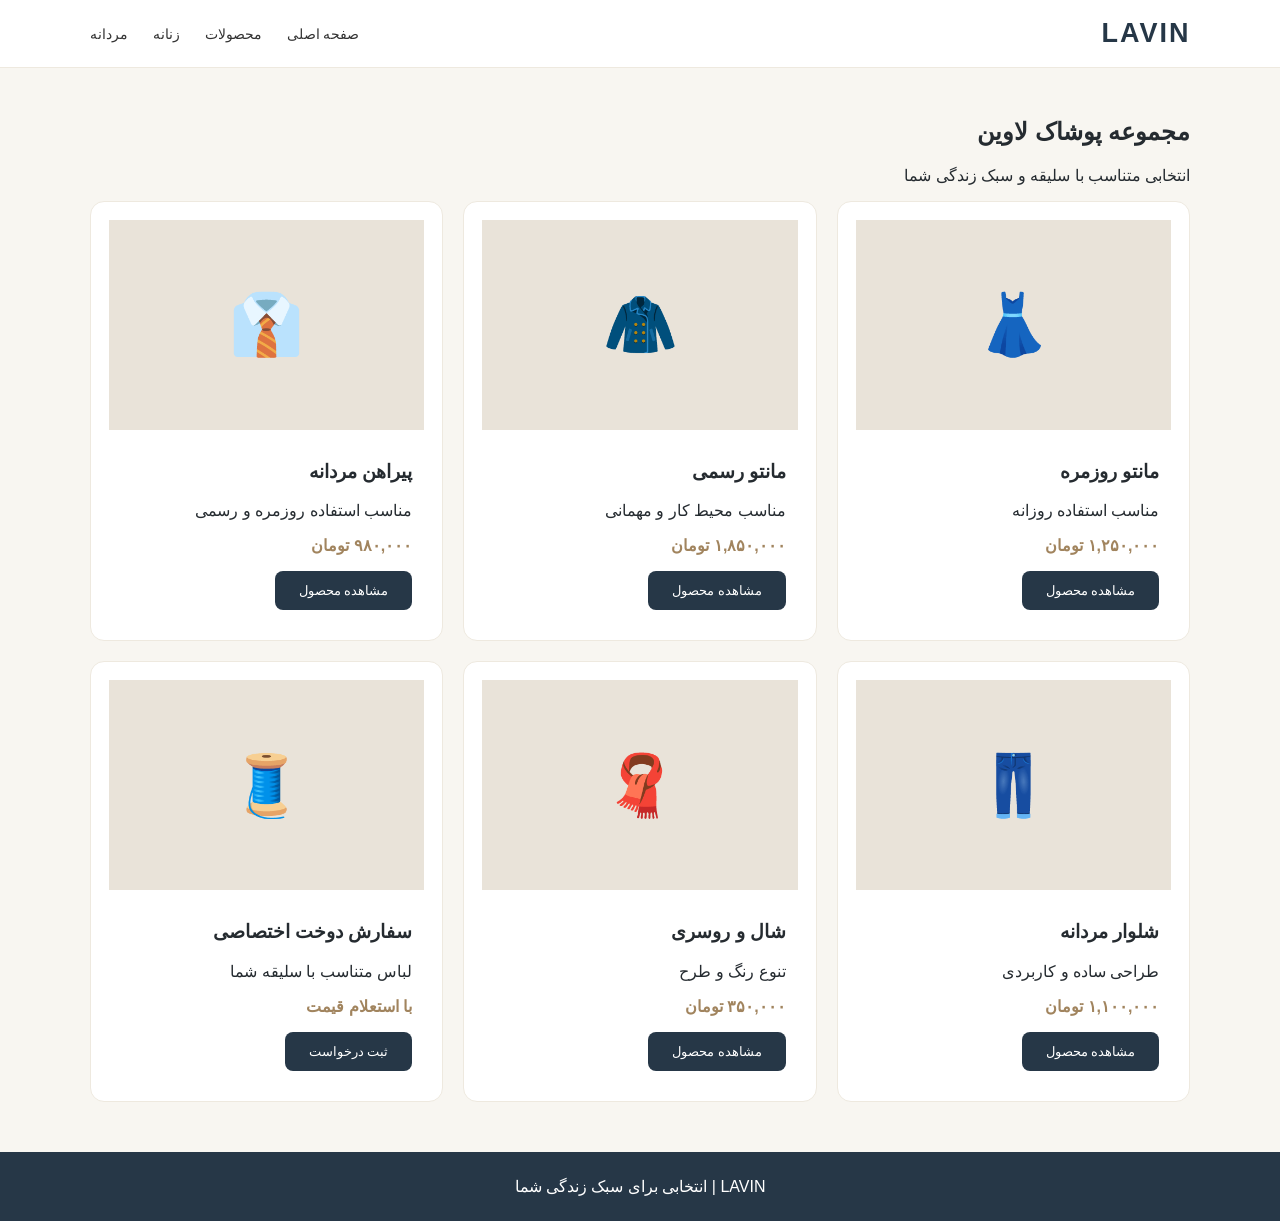
==== products.html @ 68e2dfca "Create products page" ====
<!DOCTYPE html>
<html lang="fa" dir="rtl">
<head>
    <meta charset="UTF-8">
    <meta name="viewport" content="width=device-width, initial-scale=1.0">
    <title>محصولات | LAVIN</title>
    <link rel="stylesheet" href="style.css">
</head>
<body>

<header>
    <div class="logo">LAVIN</div>
    <nav>
        <a href="index.html">صفحه اصلی</a>
        <a href="products.html">محصولات</a>
        <a href="#">زنانه</a>
        <a href="#">مردانه</a>
    </nav>
</header>

<section class="products-section">
    <h1>مجموعه پوشاک لاوین</h1>
    <p>انتخابی متناسب با سلیقه و سبک زندگی شما</p>

    <div class="product-grid">

        <div class="product-card">
            <div class="product-picture">👗</div>
            <div class="product-info">
                <h3>مانتو روزمره</h3>
                <p>مناسب استفاده روزانه</p>
                <p class="price">۱,۲۵۰,۰۰۰ تومان</p>
                <button>مشاهده محصول</button>
            </div>
        </div>

        <div class="product-card">
            <div class="product-picture">🧥</div>
            <div class="product-info">
                <h3>مانتو رسمی</h3>
                <p>مناسب محیط کار و مهمانی</p>
                <p class="price">۱,۸۵۰,۰۰۰ تومان</p>
                <button>مشاهده محصول</button>
            </div>
        </div>

        <div class="product-card">
            <div class="product-picture">👔</div>
            <div class="product-info">
                <h3>پیراهن مردانه</h3>
                <p>مناسب استفاده روزمره و رسمی</p>
                <p class="price">۹۸۰,۰۰۰ تومان</p>
                <button>مشاهده محصول</button>
            </div>
        </div>

        <div class="product-card">
            <div class="product-picture">👖</div>
            <div class="product-info">
                <h3>شلوار مردانه</h3>
                <p>طراحی ساده و کاربردی</p>
                <p class="price">۱,۱۰۰,۰۰۰ تومان</p>
                <button>مشاهده محصول</button>
            </div>
        </div>

        <div class="product-card">
            <div class="product-picture">🧣</div>
            <div class="product-info">
                <h3>شال و روسری</h3>
                <p>تنوع رنگ و طرح</p>
                <p class="price">۳۵۰,۰۰۰ تومان</p>
                <button>مشاهده محصول</button>
            </div>
        </div>

        <div class="product-card">
            <div class="product-picture">🧵</div>
            <div class="product-info">
                <h3>سفارش دوخت اختصاصی</h3>
                <p>لباس متناسب با سلیقه شما</p>
                <p class="price">با استعلام قیمت</p>
                <button>ثبت درخواست</button>
            </div>
        </div>

    </div>
</section>

<footer>
    LAVIN | انتخابی برای سبک زندگی شما
</footer>

</body>
</html>
---- style.css ----
/* LAVIN - Main Design */

* {
    box-sizing: border-box;
}

body {
    margin: 0;
    font-family: 'Vazirmatn', sans-serif;
    background: #f8f6f1;
    color: #252b30;
    direction: rtl;
}

header {
    background: #fff;
    padding: 18px 7%;
    display: flex;
    align-items: center;
    justify-content: space-between;
    gap: 20px;
    border-bottom: 1px solid #eee9df;
}

.logo {
    font-size: 27px;
    font-weight: 800;
    color: #263747;
    letter-spacing: 2px;
}

nav {
    display: flex;
    gap: 25px;
}

nav a {
    text-decoration: none;
    color: #333;
    font-size: 14px;
}

nav a:hover {
    color: #a1845e;
}

button {
    background: #263747;
    color: white;
    border: none;
    padding: 12px 24px;
    border-radius: 8px;
    font-family: inherit;
    cursor: pointer;
}

button:hover {
    background: #a1845e;
}

.hero {
    margin: 30px auto;
    width: 90%;
    min-height: 350px;
    border-radius: 18px;
    background: linear-gradient(110deg, #263747, #536475);
    color: white;
    display: flex;
    align-items: center;
    padding: 45px;
}

.hero h1 {
    font-size: 35px;
    line-height: 1.8;
}

.hero p {
    line-height: 2;
    color: #eee8df;
}

.section,
.products-section {
    padding: 30px 7% 50px;
}

.categories,
.product-grid {
    display: grid;
    grid-template-columns: repeat(3, 1fr);
    gap: 20px;
}

.category,
.product-card {
    background: white;
    border: 1px solid #eee9df;
    border-radius: 14px;
    overflow: hidden;
    padding: 18px;
}

.product-picture {
    height: 210px;
    background: #e9e3d9;
    display: flex;
    justify-content: center;
    align-items: center;
    font-size: 60px;
}

.product-info {
    padding: 12px;
}

.price {
    color: #a1845e;
    font-weight: 700;
}

footer {
    background: #263747;
    color: white;
    text-align: center;
    padding: 25px;
}

@media (max-width: 650px) {
    header {
        flex-wrap: wrap;
    }

    nav {
        width: 100%;
        justify-content: space-between;
        gap: 10px;
    }

    nav a {
        font-size: 12px;
    }

    .hero {
        min-height: 280px;
        padding: 25px;
    }

    .hero h1 {
        font-size: 25px;
    }

    .categories,
    .product-grid {
        grid-template-columns: repeat(2, 1fr);
        gap: 12px;
    }

    .product-picture {
        height: 145px;
    }
}
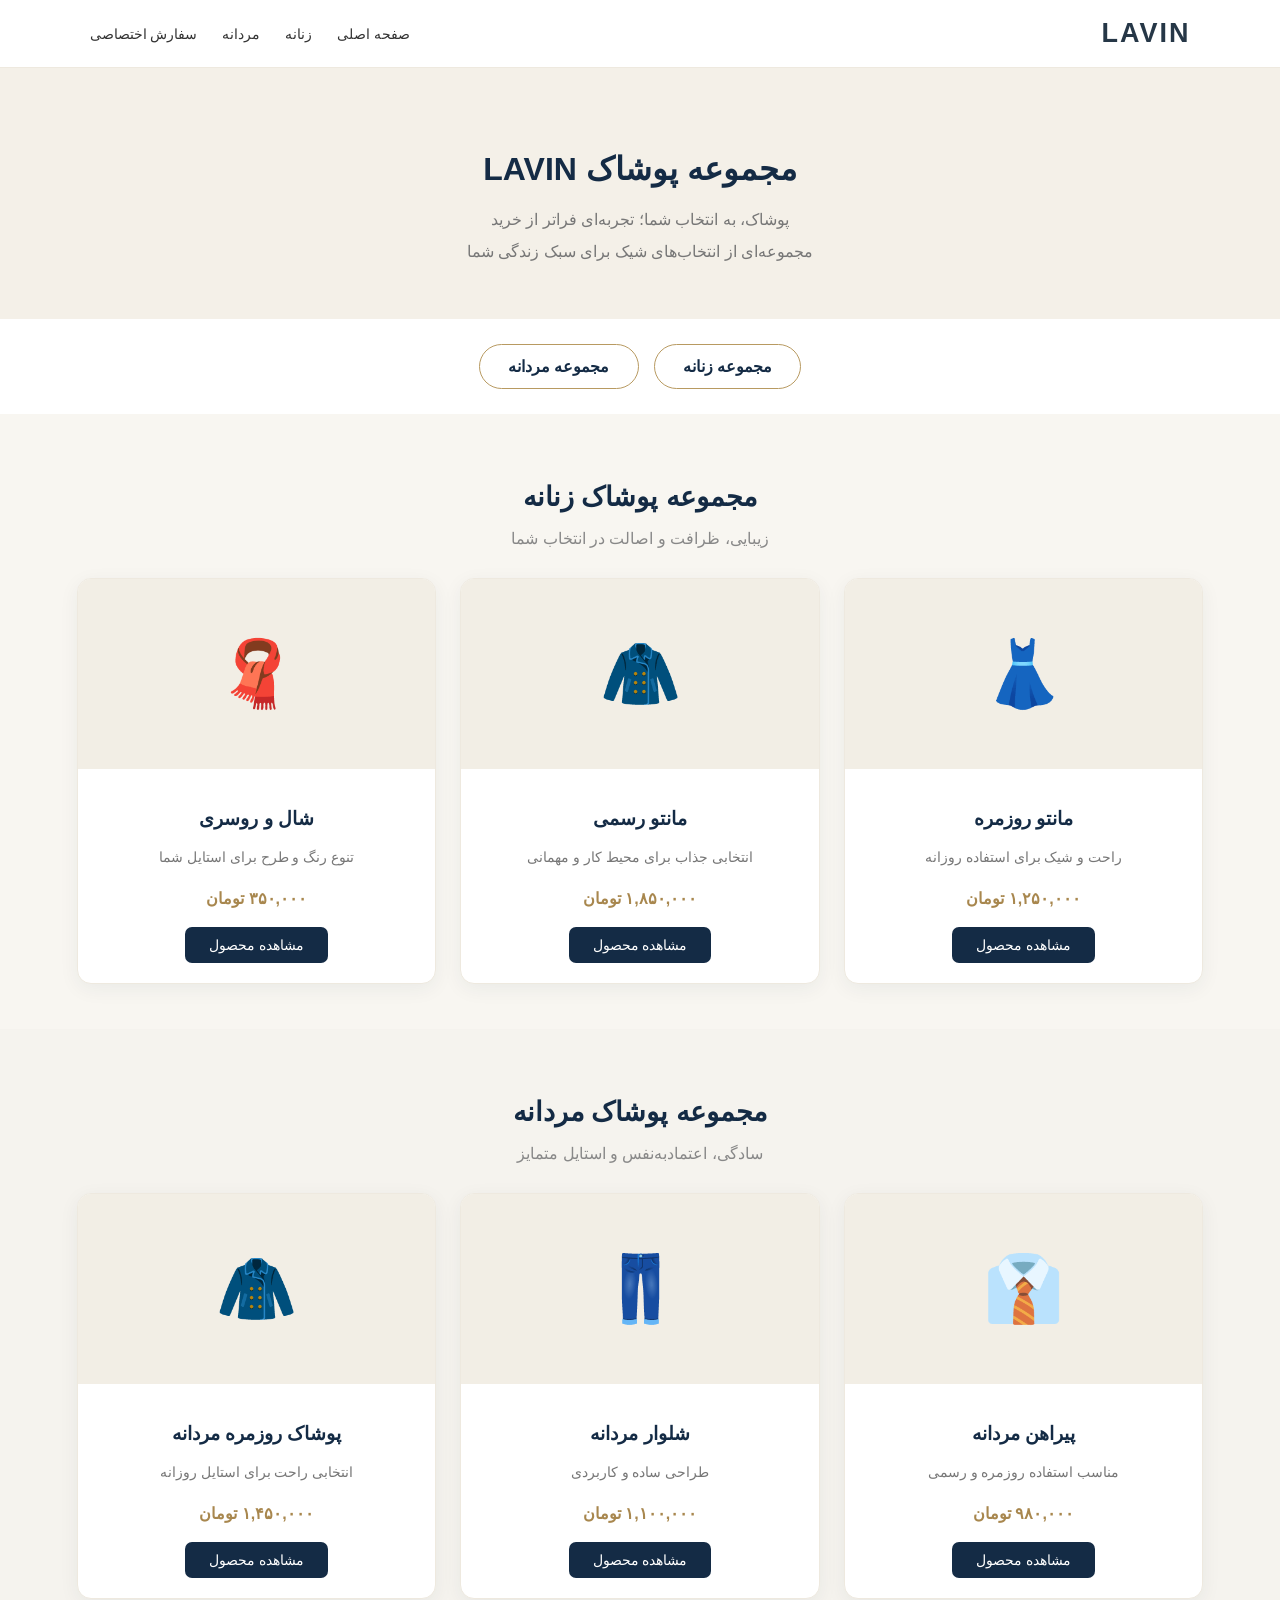
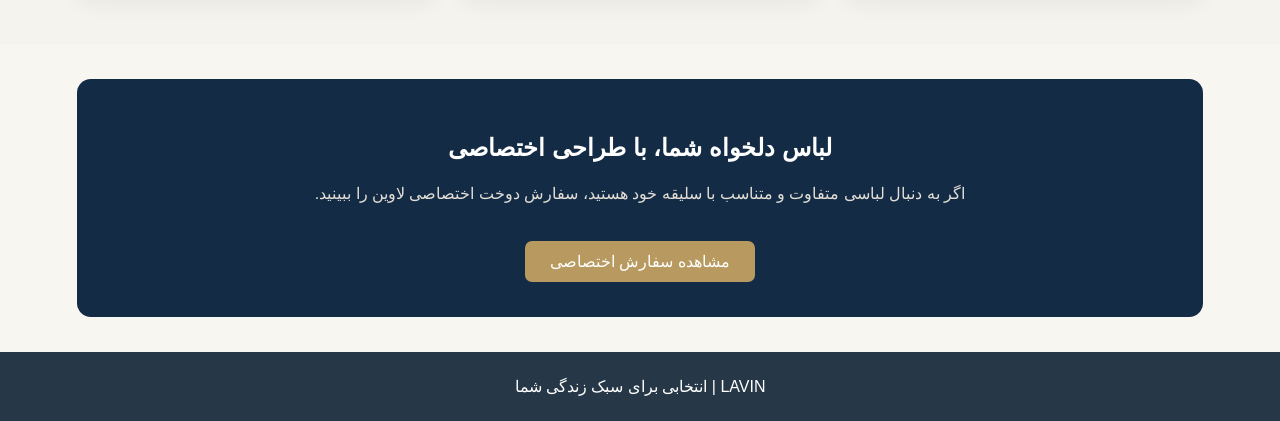
==== commit 8126f64a: "Separate Women's and Men's Collections" ====
--- a/products.html
+++ b/products.html
@@ -3,88 +3,332 @@
 <head>
     <meta charset="UTF-8">
     <meta name="viewport" content="width=device-width, initial-scale=1.0">
-    <title>محصولات | LAVIN</title>
+    <title>مجموعه محصولات | LAVIN</title>
     <link rel="stylesheet" href="style.css">
+
+    <style>
+        .collection-intro {
+            text-align: center;
+            padding: 55px 20px 35px;
+            background: #f4f0e8;
+        }
+
+        .collection-intro h1 {
+            color: #142b45;
+            font-size: 32px;
+            margin-bottom: 12px;
+        }
+
+        .collection-intro p {
+            color: #777;
+            line-height: 2;
+        }
+
+        .collection-nav {
+            display: flex;
+            justify-content: center;
+            gap: 15px;
+            flex-wrap: wrap;
+            padding: 25px 15px;
+            background: #fff;
+        }
+
+        .collection-nav a {
+            text-decoration: none;
+            color: #142b45;
+            border: 1px solid #b89a61;
+            padding: 12px 28px;
+            border-radius: 30px;
+            font-weight: bold;
+            transition: .3s;
+        }
+
+        .collection-nav a:hover {
+            background: #142b45;
+            color: #fff;
+        }
+
+        .collection-section {
+            padding: 45px 6%;
+            scroll-margin-top: 25px;
+        }
+
+        .collection-title {
+            text-align: center;
+            margin-bottom: 30px;
+        }
+
+        .collection-title h2 {
+            color: #142b45;
+            font-size: 27px;
+            margin-bottom: 10px;
+        }
+
+        .collection-title p {
+            color: #888;
+        }
+
+        .collection-grid {
+            display: grid;
+            grid-template-columns: repeat(3, minmax(0, 1fr));
+            gap: 24px;
+        }
+
+        .collection-card {
+            background: #fff;
+            border-radius: 14px;
+            overflow: hidden;
+            border: 1px solid #eee9df;
+            box-shadow: 0 5px 20px rgba(20,43,69,.06);
+            transition: .3s;
+        }
+
+        .collection-card:hover {
+            transform: translateY(-5px);
+            box-shadow: 0 10px 25px rgba(20,43,69,.12);
+        }
+
+        .collection-picture {
+            height: 190px;
+            display: flex;
+            justify-content: center;
+            align-items: center;
+            background: #f2eee5;
+            font-size: 65px;
+        }
+
+        .collection-info {
+            padding: 20px;
+            text-align: center;
+        }
+
+        .collection-info h3 {
+            color: #142b45;
+            margin-bottom: 10px;
+        }
+
+        .collection-info p {
+            color: #777;
+            font-size: 14px;
+            line-height: 1.9;
+        }
+
+        .collection-price {
+            color: #a8874e !important;
+            font-weight: bold;
+            font-size: 16px !important;
+            margin: 12px 0;
+        }
+
+        .collection-button {
+            display: inline-block;
+            background: #142b45;
+            color: white;
+            text-decoration: none;
+            padding: 10px 24px;
+            border-radius: 7px;
+            font-family: inherit;
+            font-size: 14px;
+            border: none;
+            cursor: pointer;
+        }
+
+        .collection-button:hover {
+            background: #a8874e;
+        }
+
+        .men-section {
+            background: #f5f3ee;
+        }
+
+        .custom-banner {
+            margin: 35px 6%;
+            padding: 35px 20px;
+            text-align: center;
+            background: #142b45;
+            color: white;
+            border-radius: 14px;
+        }
+
+        .custom-banner h2 {
+            margin-bottom: 12px;
+        }
+
+        .custom-banner p {
+            line-height: 2;
+            color: #e3dfd6;
+        }
+
+        .custom-banner a {
+            display: inline-block;
+            margin-top: 15px;
+            padding: 11px 25px;
+            background: #b89a61;
+            color: white;
+            border-radius: 7px;
+            text-decoration: none;
+        }
+        @media (max-width: 750px) {
+            .collection-grid {
+                grid-template-columns: repeat(2, minmax(0, 1fr));
+                gap: 13px;
+            }
+
+            .collection-picture {
+                height: 145px;
+                font-size: 48px;
+            }
+
+            .collection-info {
+                padding: 13px 9px;
+            }
+
+            .collection-info h3 {
+                font-size: 15px;
+            }
+
+            .collection-info p {
+                font-size: 12px;
+            }
+
+            .collection-price {
+                font-size: 14px !important;
+            }
+
+            .collection-button {
+                padding: 9px 14px;
+                font-size: 12px;
+            }
+
+            .collection-intro h1 {
+                font-size: 25px;
+            }
+
+            .collection-section {
+                padding: 35px 4%;
+            }
+        }
+
+        @media (max-width: 360px) {
+            .collection-grid {
+                grid-template-columns: 1fr;
+            }
+        }
+    </style>
 </head>
+
 <body>
 
 <header>
     <div class="logo">LAVIN</div>
     <nav>
         <a href="index.html">صفحه اصلی</a>
-        <a href="products.html">محصولات</a>
-        <a href="#">زنانه</a>
-        <a href="#">مردانه</a>
+        <a href="#women">زنانه</a>
+        <a href="#men">مردانه</a>
+        <a href="custom-order.html">سفارش اختصاصی</a>
     </nav>
 </header>
 
-<section class="products-section">
-    <h1>مجموعه پوشاک لاوین</h1>
-    <p>انتخابی متناسب با سلیقه و سبک زندگی شما</p>
-
-    <div class="product-grid">
-
-        <div class="product-card">
-            <div class="product-picture">👗</div>
-            <div class="product-info">
+<section class="collection-intro">
+    <h1>مجموعه پوشاک LAVIN</h1>
+    <p>
+        پوشاک، به انتخاب شما؛ تجربه‌ای فراتر از خرید
+        <br>
+        مجموعه‌ای از انتخاب‌های شیک برای سبک زندگی شما
+    </p>
+</section>
+
+<div class="collection-nav">
+    <a href="#women">مجموعه زنانه</a>
+    <a href="#men">مجموعه مردانه</a>
+</div>
+
+<section class="collection-section" id="women">
+    <div class="collection-title">
+        <h2>مجموعه پوشاک زنانه</h2>
+        <p>زیبایی، ظرافت و اصالت در انتخاب شما</p>
+    </div>
+
+    <div class="collection-grid">
+
+        <article class="collection-card">
+            <div class="collection-picture">👗</div>
+            <div class="collection-info">
                 <h3>مانتو روزمره</h3>
-                <p>مناسب استفاده روزانه</p>
-                <p class="price">۱,۲۵۰,۰۰۰ تومان</p>
-                <button>مشاهده محصول</button>
-            </div>
-        </div>
-
-        <div class="product-card">
-            <div class="product-picture">🧥</div>
-            <div class="product-info">
+                <p>راحت و شیک برای استفاده روزانه</p>
+                <p class="collection-price">۱,۲۵۰,۰۰۰ تومان</p>
+                <a href="#" class="collection-button">مشاهده محصول</a>
+            </div>
+        </article>
+
+        <article class="collection-card">
+            <div class="collection-picture">🧥</div>
+            <div class="collection-info">
                 <h3>مانتو رسمی</h3>
-                <p>مناسب محیط کار و مهمانی</p>
-                <p class="price">۱,۸۵۰,۰۰۰ تومان</p>
-                <button>مشاهده محصول</button>
-            </div>
-        </div>
-
-        <div class="product-card">
-            <div class="product-picture">👔</div>
-            <div class="product-info">
+                <p>انتخابی جذاب برای محیط کار و مهمانی</p>
+                <p class="collection-price">۱,۸۵۰,۰۰۰ تومان</p>
+                <a href="#" class="collection-button">مشاهده محصول</a>
+            </div>
+        </article>
+
+        <article class="collection-card">
+            <div class="collection-picture">🧣</div>
+            <div class="collection-info">
+                <h3>شال و روسری</h3>
+                <p>تنوع رنگ و طرح برای استایل شما</p>
+                <p class="collection-price">۳۵۰,۰۰۰ تومان</p>
+                <a href="#" class="collection-button">مشاهده محصول</a>
+            </div>
+        </article>
+
+    </div>
+</section>
+
+<section class="collection-section men-section" id="men">
+    <div class="collection-title">
+        <h2>مجموعه پوشاک مردانه</h2>
+        <p>سادگی، اعتمادبه‌نفس و استایل متمایز</p>
+    </div>
+
+    <div class="collection-grid">
+
+        <article class="collection-card">
+            <div class="collection-picture">👔</div>
+            <div class="collection-info">
                 <h3>پیراهن مردانه</h3>
                 <p>مناسب استفاده روزمره و رسمی</p>
-                <p class="price">۹۸۰,۰۰۰ تومان</p>
-                <button>مشاهده محصول</button>
-            </div>
-        </div>
-
-        <div class="product-card">
-            <div class="product-picture">👖</div>
-            <div class="product-info">
+                <p class="collection-price">۹۸۰,۰۰۰ تومان</p>
+                <a href="#" class="collection-button">مشاهده محصول</a>
+            </div>
+        </article>
+
+        <article class="collection-card">
+            <div class="collection-picture">👖</div>
+            <div class="collection-info">
                 <h3>شلوار مردانه</h3>
                 <p>طراحی ساده و کاربردی</p>
-                <p class="price">۱,۱۰۰,۰۰۰ تومان</p>
-                <button>مشاهده محصول</button>
-            </div>
-        </div>
-
-        <div class="product-card">
-            <div class="product-picture">🧣</div>
-            <div class="product-info">
-                <h3>شال و روسری</h3>
-                <p>تنوع رنگ و طرح</p>
-                <p class="price">۳۵۰,۰۰۰ تومان</p>
-                <button>مشاهده محصول</button>
-            </div>
-        </div>
-
-        <div class="product-card">
-            <div class="product-picture">🧵</div>
-            <div class="product-info">
-                <h3>سفارش دوخت اختصاصی</h3>
-                <p>لباس متناسب با سلیقه شما</p>
-                <p class="price">با استعلام قیمت</p>
-                <button>ثبت درخواست</button>
-            </div>
-        </div>
+                <p class="collection-price">۱,۱۰۰,۰۰۰ تومان</p>
+                <a href="#" class="collection-button">مشاهده محصول</a>
+            </div>
+        </article>
+
+        <article class="collection-card">
+            <div class="collection-picture">🧥</div>
+            <div class="collection-info">
+                <h3>پوشاک روزمره مردانه</h3>
+                <p>انتخابی راحت برای استایل روزانه</p>
+                <p class="collection-price">۱,۴۵۰,۰۰۰ تومان</p>
+                <a href="#" class="collection-button">مشاهده محصول</a>
+            </div>
+        </article>
 
     </div>
+</section>
+
+<section class="custom-banner">
+    <h2>لباس دلخواه شما، با طراحی اختصاصی</h2>
+    <p>اگر به دنبال لباسی متفاوت و متناسب با سلیقه خود هستید، سفارش دوخت اختصاصی لاوین را ببینید.</p>
+    <a href="custom-order.html">مشاهده سفارش اختصاصی</a>
 </section>
 
 <footer>
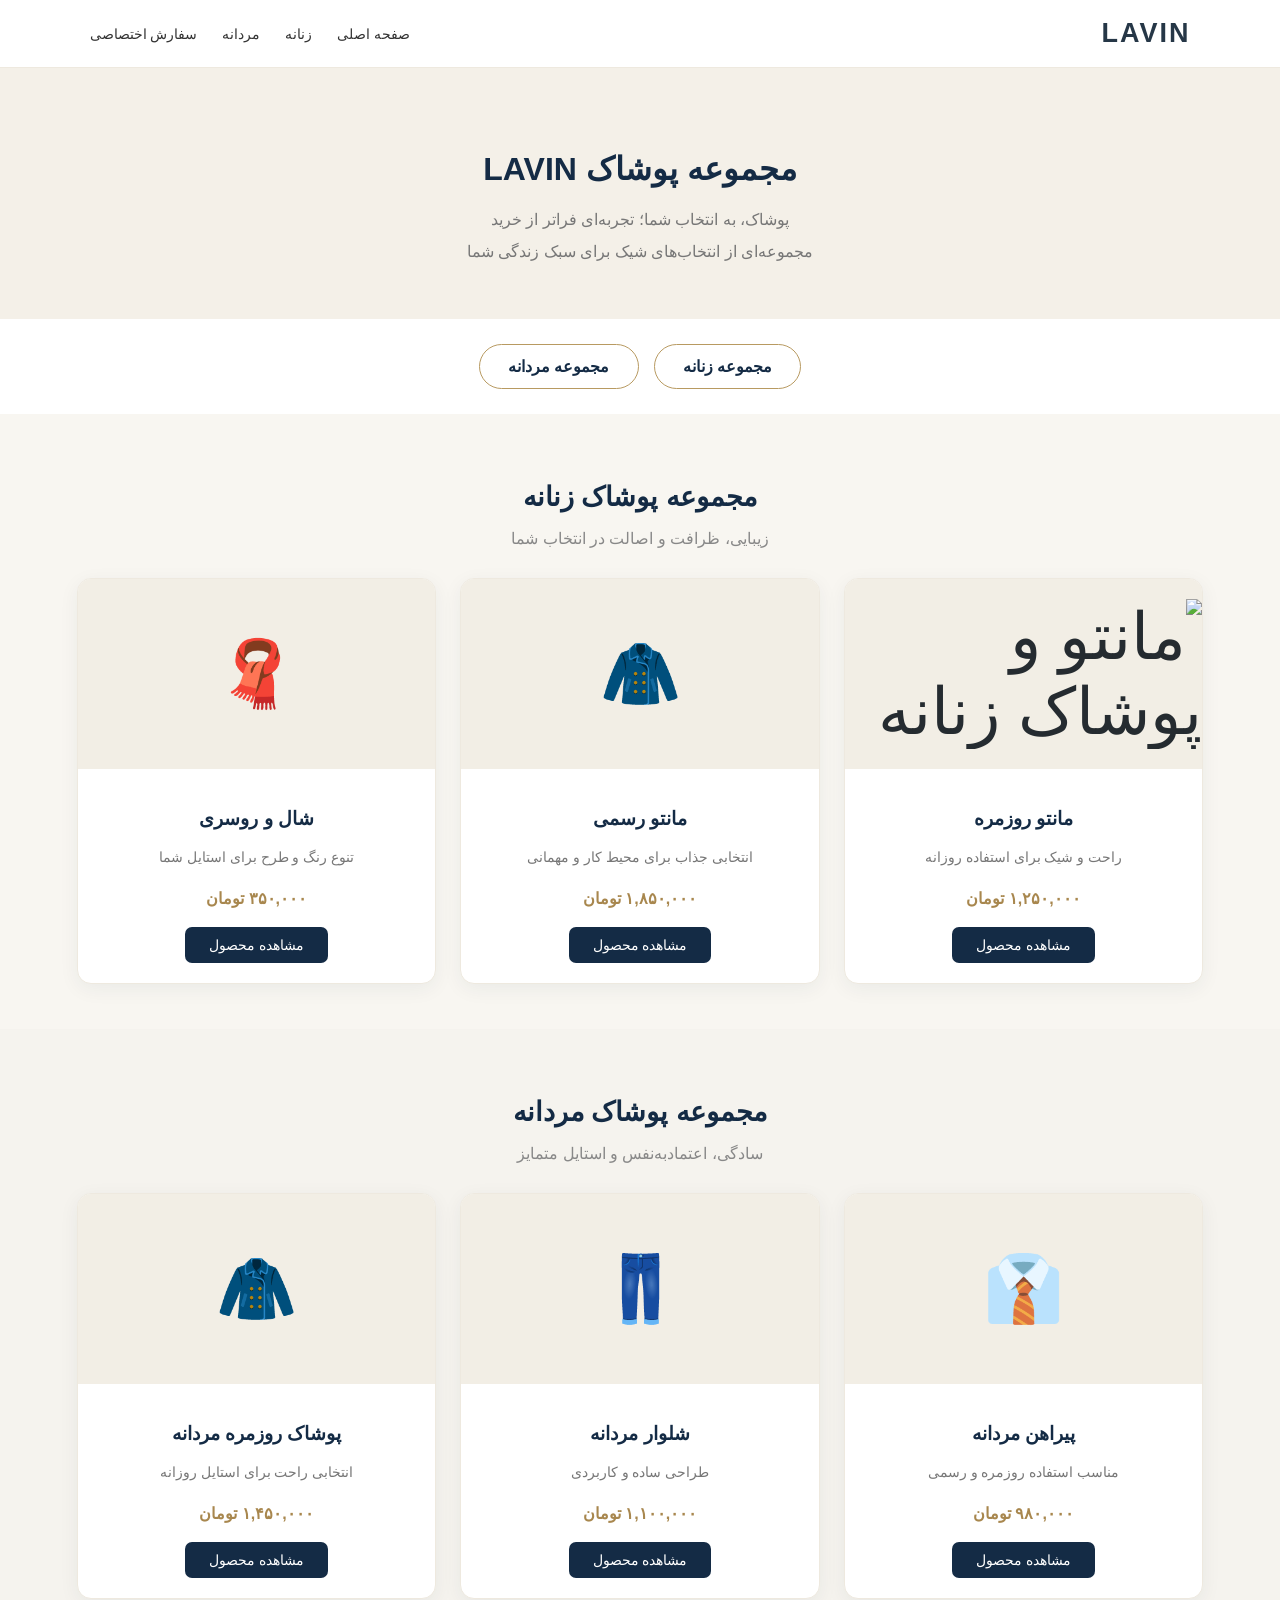
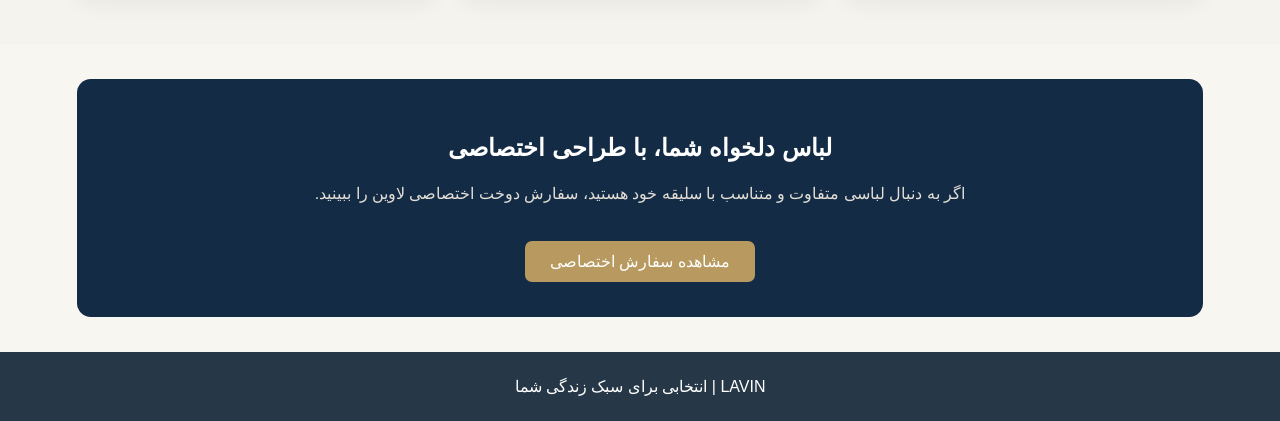
==== commit 7d747969: "Update products.html" ====
--- a/products.html
+++ b/products.html
@@ -213,6 +213,23 @@
             .collection-grid {
                 grid-template-columns: 1fr;
             }
+          .collection-picture {
+    height: 250px;
+    overflow: hidden;
+    background: #f2eee5;
+}
+
+.collection-picture img {
+    width: 100%;
+    height: 100%;
+    object-fit: cover;
+    display: block;
+    transition: transform .4s ease;
+}
+
+.collection-card:hover .collection-picture img {
+    transform: scale(1.05);
+}  
         }
     </style>
 </head>
@@ -252,7 +269,10 @@
     <div class="collection-grid">
 
         <article class="collection-card">
-            <div class="collection-picture">👗</div>
+           <div class="collection-picture">
+    <img src="https://images.unsplash.com/photo-1539109136881-3be0616acf4b?w=700"
+         alt="مانتو و پوشاک زنانه">
+</div>
             <div class="collection-info">
                 <h3>مانتو روزمره</h3>
                 <p>راحت و شیک برای استفاده روزانه</p>
